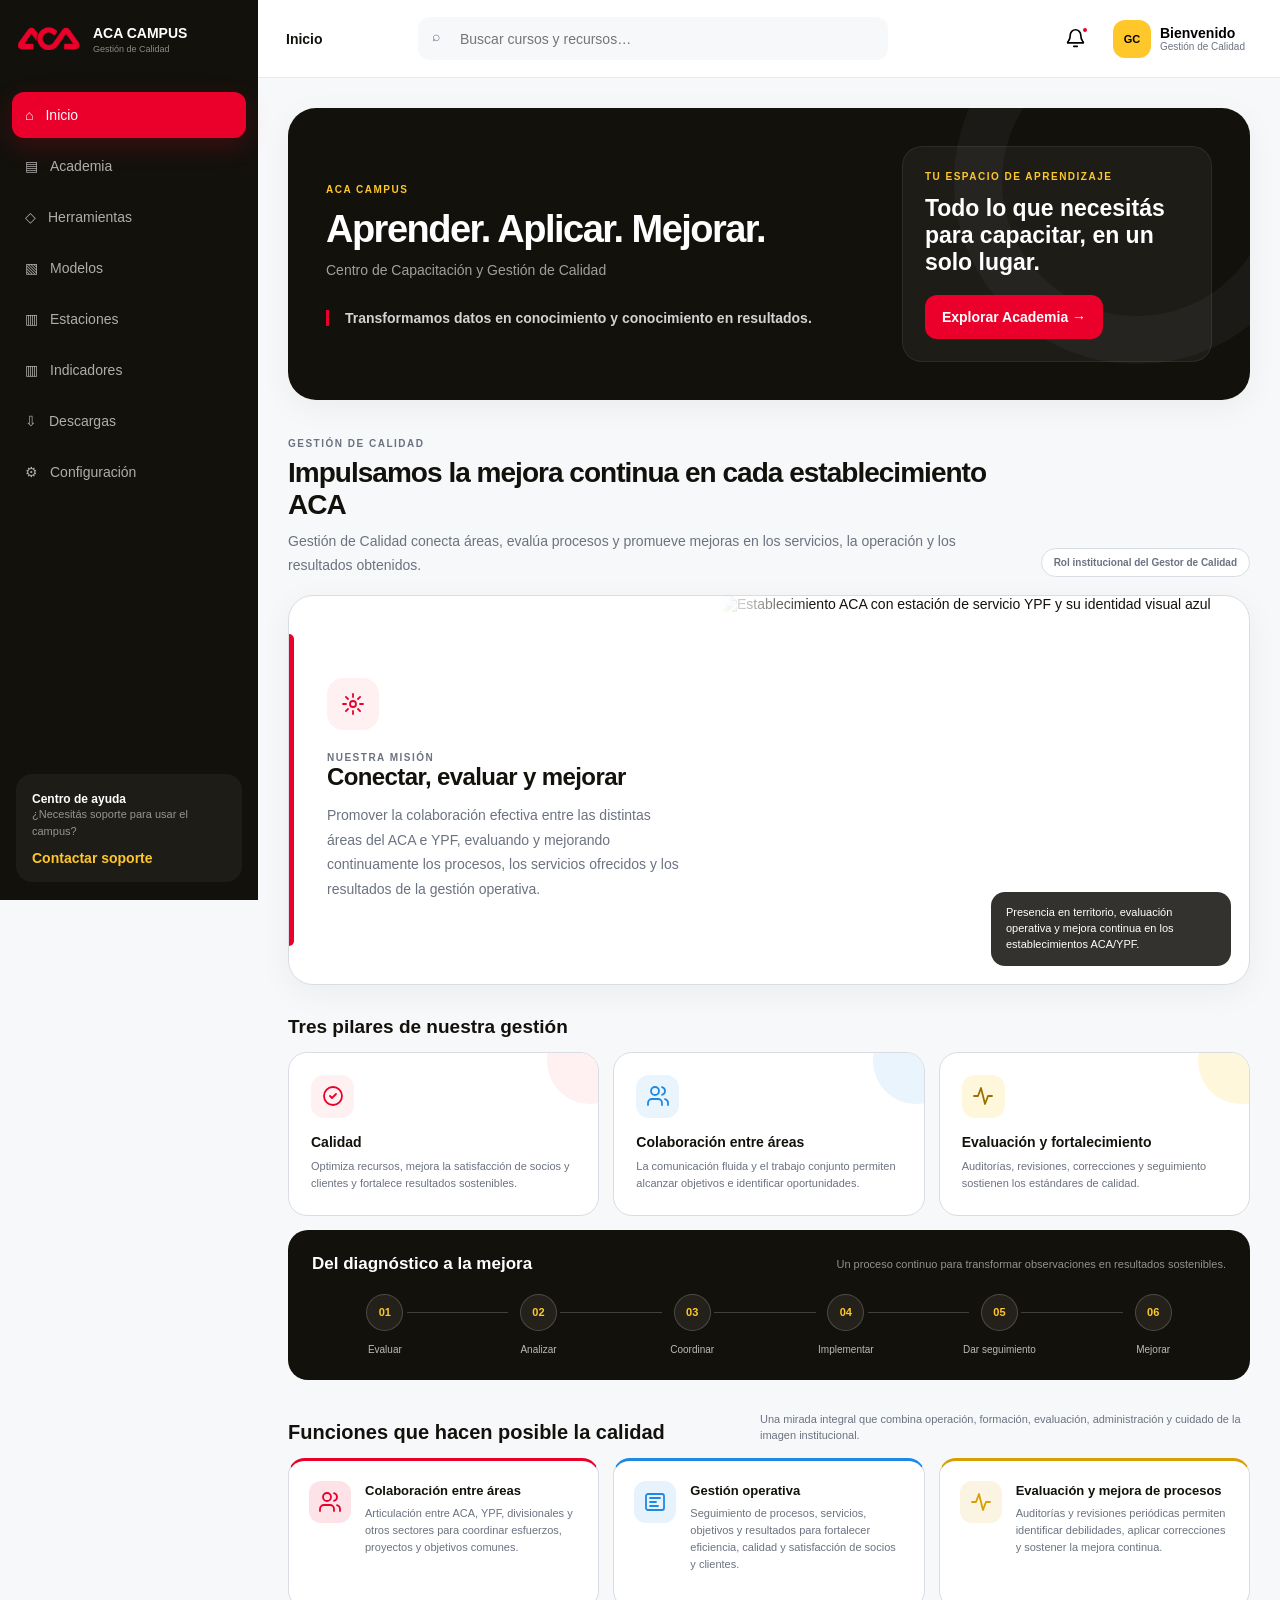
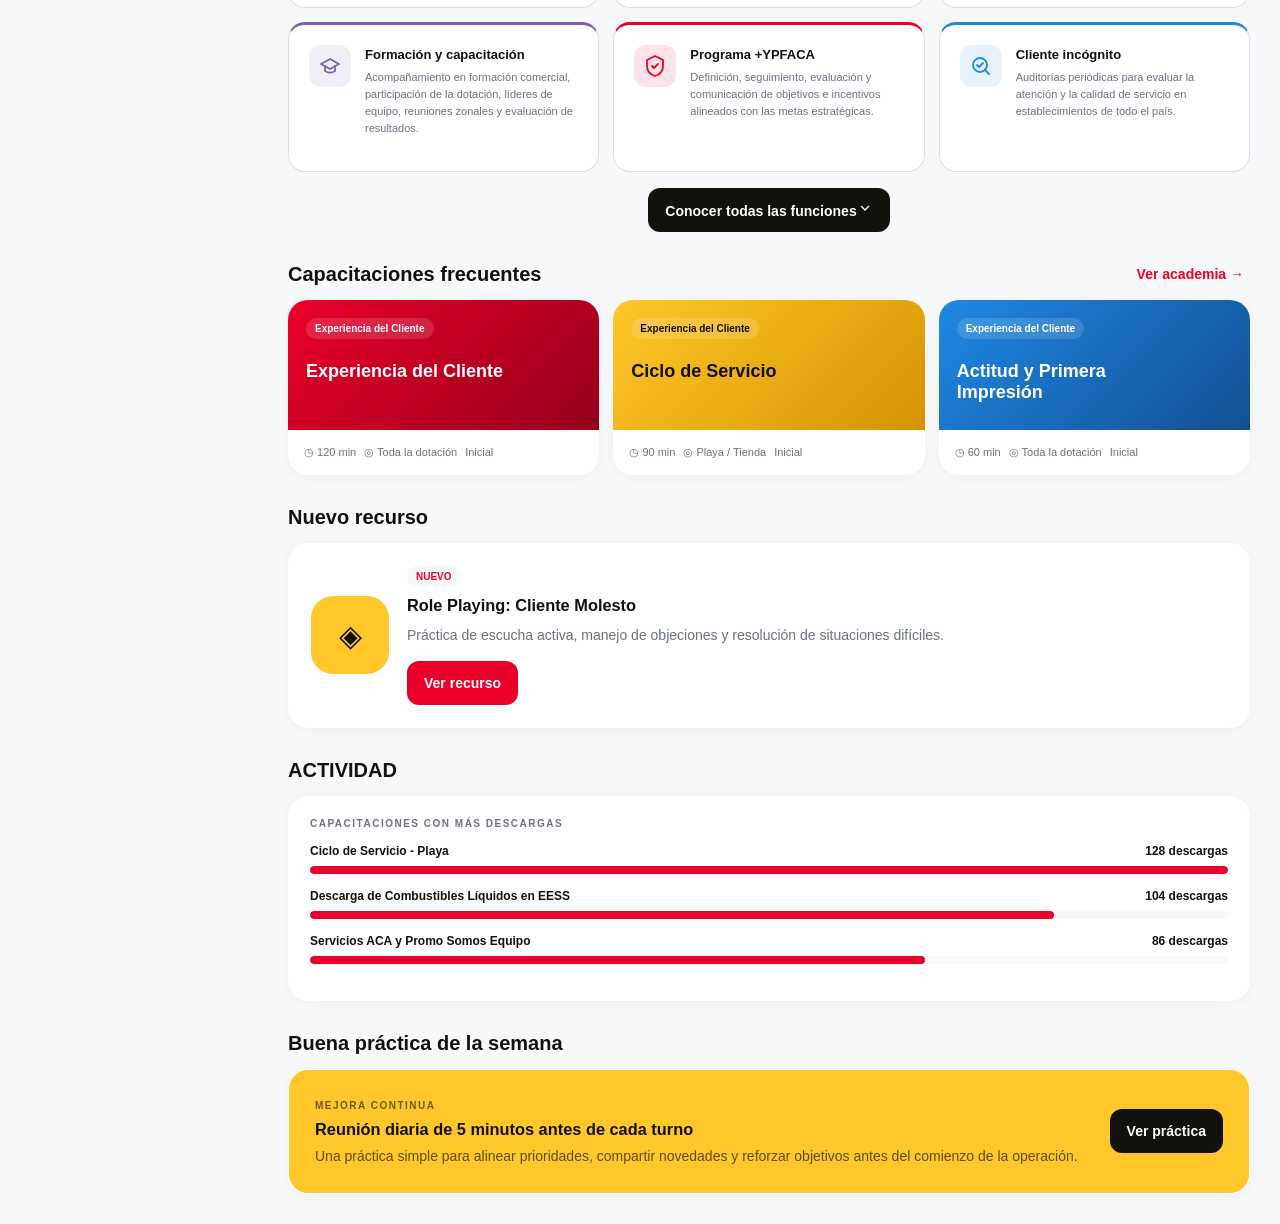
==== index.html @ 6a073fac "Publicar aplicación ACA Campus" ====
<!doctype html>
<html lang="es"><head><meta charset="utf-8"><meta name="viewport" content="width=device-width,initial-scale=1"><meta name="theme-color" content="#13110C"><title>ACA Campus</title><link rel="stylesheet" href="academy.css"><link rel="stylesheet" href="academy-library.css?v=20260918-1"><link rel="stylesheet" href="home-quality.css"><link rel="stylesheet" href="safety-sheets.css?v=20260824-5"><link rel="stylesheet" href="role-playing.css?v=20260824-1"><style>.quality-mission-visual{margin:0}</style>
<style>
:root{--black:#13110C;--red:#EA002A;--yellow:#FFC72A;--white:#fff;--bg:#F7F8FA;--line:#D9DDE3;--muted:#6B7280;--blue:#1E88E5;--shadow:0 8px 32px #13110c0d}*{box-sizing:border-box}html{scroll-behavior:smooth}body{margin:0;background:var(--bg);color:var(--black);font-family:Inter,-apple-system,BlinkMacSystemFont,"Segoe UI",Arial,sans-serif;font-size:14px}button,input{font:inherit}button,a{cursor:pointer}button:focus-visible,a:focus-visible,input:focus-visible{outline:3px solid #ea002a55;outline-offset:2px}.icon{width:20px;height:20px;stroke:currentColor;fill:none;stroke-width:1.9;stroke-linecap:round;stroke-linejoin:round}.sidebar{position:fixed;inset:0 auto 0 0;width:258px;background:var(--black);color:white;z-index:30;display:flex;flex-direction:column}.brand{height:78px;padding:18px;display:flex;align-items:center;gap:11px}.logo-slot{position:relative;width:64px;height:40px;flex:0 0 64px;overflow:hidden}.logo-slot img{position:absolute;width:328px;height:auto;max-width:none;left:-123px;top:-59px}.brand b{font-size:14px}.brand small{display:block;color:#ffffff82;font-size:9px;margin-top:3px}.nav{padding:14px 12px;display:grid;gap:5px}.nav button{min-height:46px;border:0;border-radius:12px;background:transparent;color:#ffffffa8;display:flex;align-items:center;gap:12px;padding:0 13px;text-align:left}.nav button:hover{background:#ffffff12;color:#fff}.nav button.active{background:var(--red);color:#fff;box-shadow:0 8px 25px #ea002a33}.help{margin:auto 16px 18px;padding:16px;border-radius:16px;background:#ffffff0c}.help b{font-size:12px}.help p{font-size:11px;line-height:1.5;color:#ffffff88}.help button{border:0;background:none;color:var(--yellow);font-weight:700;padding:0}.header{position:sticky;top:0;margin-left:258px;height:78px;background:#fffffff2;backdrop-filter:blur(14px);border-bottom:1px solid #d9dde399;z-index:20;display:flex;align-items:center;padding:0 28px;gap:22px}.section-name{font-weight:800;min-width:110px}.search{position:relative;max-width:470px;flex:1}.search input{width:100%;height:43px;border:0;background:var(--bg);border-radius:12px;padding:0 15px 0 42px}.search .icon{position:absolute;left:14px;top:11px;color:var(--muted)}.head-actions{margin-left:auto;display:flex;align-items:center;gap:9px}.icon-btn{width:42px;height:42px;border:0;border-radius:12px;background:transparent;display:grid;place-items:center;position:relative}.icon-btn:hover{background:var(--bg)}.dot{position:absolute;width:8px;height:8px;border-radius:50%;background:var(--red);right:8px;top:8px;border:2px solid white}.profile{border:0;background:transparent;display:flex;gap:9px;align-items:center;text-align:left;padding:4px 7px;border-radius:12px}.profile:hover{background:var(--bg)}.avatar{width:38px;height:38px;background:var(--yellow);border-radius:12px;display:grid;place-items:center;font-size:11px;font-weight:800}.profile small{display:block;color:var(--muted);font-size:10px}.menu{display:none}.main{margin-left:258px;padding:30px;max-width:1700px}.view{display:none;animation:fade .28s ease}.view.active{display:block}@keyframes fade{from{opacity:0;transform:translateY(7px)}}h1,h2,h3,p{margin-top:0}.eyebrow{text-transform:uppercase;font-weight:800;letter-spacing:.15em;font-size:10px;color:var(--muted)}.page-title{font-size:31px;letter-spacing:-.04em;margin-bottom:8px}.lead{color:var(--muted);max-width:660px;line-height:1.65}.section-head{display:flex;justify-content:space-between;align-items:center;margin:31px 0 14px}.section-head h2{font-size:20px;margin:0}.link-btn{border:0;background:none;color:var(--red);font-weight:700}.card{background:#fff;border:1px solid #fff;border-radius:20px;box-shadow:0 2px 12px #13110c0a}.hero{border-radius:28px;background:var(--black);color:white;padding:38px;position:relative;overflow:hidden;display:grid;grid-template-columns:1.3fr .7fr;align-items:center;min-height:270px;box-shadow:var(--shadow)}.hero:after{content:"";position:absolute;width:270px;height:270px;border:48px solid #ffffff0a;border-radius:50%;right:-70px;top:-110px}.hero h1{font-size:38px;letter-spacing:-.04em;margin:8px 0}.hero p{color:#ffffff99;line-height:1.6}.hero blockquote{margin:28px 0 0;border-left:3px solid var(--red);padding-left:16px;color:#ffffffd0;font-weight:600}.hero-side{z-index:1;background:#ffffff0c;border:1px solid #ffffff12;border-radius:20px;padding:22px}.hero-side h2{font-size:23px}.btn{border:0;background:var(--red);color:#fff;font-weight:750;border-radius:12px;padding:12px 17px;min-height:44px;transition:.2s}.btn:hover{transform:translateY(-1px);background:#c90024}.btn.dark{background:var(--black)}.btn.ghost{background:#fff;color:var(--black);border:1px solid var(--line)}.stats,.quick,.training-grid,.kpis,.tools-grid,.model-grid,.station-grid{display:grid;gap:14px}.stats{grid-template-columns:repeat(4,1fr);margin-top:16px}.stat{padding:19px}.stat strong{font-size:25px}.stat span{display:block;color:var(--muted);font-size:12px;margin-top:5px}.quick{grid-template-columns:repeat(6,1fr)}.quick-card{border:0;text-align:left;padding:16px;min-height:126px;display:flex;flex-direction:column;justify-content:space-between;transition:.2s}.quick-card:hover,.lift:hover{transform:translateY(-3px);box-shadow:var(--shadow)}.quick-card .ico{width:43px;height:43px;border-radius:13px;background:#fff0f2;color:var(--red);display:grid;place-items:center}.quick-card b{display:block}.training-grid{grid-template-columns:repeat(3,1fr)}.course{border:0;text-align:left;overflow:hidden;padding:0;transition:.2s}.course-art{height:130px;background:linear-gradient(135deg,var(--red),#94001b);padding:18px;color:#fff;position:relative}.course:nth-child(3n+2) .course-art{background:linear-gradient(135deg,var(--yellow),#d49400);color:var(--black)}.course:nth-child(3n) .course-art{background:linear-gradient(135deg,var(--blue),#124f91)}.course-art b{font-size:18px;display:block;max-width:220px}.course-body{padding:16px}.meta{display:flex;gap:8px;flex-wrap:wrap;color:var(--muted);font-size:11px}.badge{display:inline-block;border-radius:99px;background:var(--bg);padding:5px 9px;font-weight:700;font-size:10px}.two-col{display:grid;grid-template-columns:1.3fr .7fr;gap:17px}.resource{padding:22px;display:flex;gap:18px;align-items:center}.resource-icon{width:78px;height:78px;display:grid;place-items:center;border-radius:22px;background:var(--yellow);font-size:30px}.timeline{padding:20px}.event{display:flex;gap:13px;padding:10px 0}.date{width:50px;height:46px;border-radius:12px;background:var(--bg);color:var(--red);display:grid;place-items:center;font-size:10px;font-weight:800;text-align:center}.event p{margin:0;font-weight:700}.event small{color:var(--muted)}.progress-card{padding:21px}.progress-row{margin:15px 0}.progress-row div{display:flex;justify-content:space-between;font-size:12px;font-weight:700}.track{height:8px!important;background:var(--bg);border-radius:99px;margin-top:8px;overflow:hidden}.track i{display:block;height:100%;background:var(--red);border-radius:99px}.practice{padding:26px;background:var(--yellow);display:flex;gap:17px;align-items:center;justify-content:space-between}.practice p{color:#13110caa;margin:7px 0 0;line-height:1.5}.filters{display:flex;gap:8px;flex-wrap:wrap;margin:22px 0}.filter{border:1px solid var(--line);background:#fff;border-radius:99px;padding:9px 14px;color:var(--muted)}.filter.active{background:var(--black);color:#fff;border-color:var(--black)}.tools-grid{grid-template-columns:repeat(3,1fr)}.tool-card,.model-card,.station{padding:20px}.tool-card h3,.model-card h3,.station h3{margin:14px 0 8px}.tool-card p,.model-card p,.station p{color:var(--muted);line-height:1.5;font-size:12px}.tool-icon{width:45px;height:45px;background:#fff7dc;color:#9b7100;border-radius:14px;display:grid;place-items:center}.card-actions{display:flex;gap:8px;margin-top:17px}.card-actions .btn{padding:9px 12px;min-height:38px;font-size:12px}.model-grid,.station-grid{grid-template-columns:repeat(4,1fr)}.preview{height:95px;border-radius:13px;background:linear-gradient(135deg,var(--bg),#e8ebef);display:grid;place-items:center;color:var(--muted)}.status{color:#138a55;background:#e9f8f1}.status.warn{color:#9a6700;background:#fff5d7}.kpis{grid-template-columns:repeat(4,1fr)}.chart-grid{display:grid;grid-template-columns:1.4fr .6fr;gap:16px;margin-top:16px}.chart{padding:24px}.bars{height:220px;display:flex;align-items:end;gap:9%;padding:25px 4% 0;border-bottom:1px solid var(--line)}.bar{flex:1;background:linear-gradient(var(--blue),#78b8ed);border-radius:8px 8px 0 0;position:relative}.bar span{position:absolute;bottom:-22px;width:100%;text-align:center;font-size:10px;color:var(--muted)}.donut{width:150px;height:150px;border-radius:50%;background:conic-gradient(var(--red) 0 42%,var(--yellow) 42% 70%,var(--blue) 70% 88%,var(--line) 88%);margin:22px auto;display:grid;place-items:center}.donut:after{content:"88%";width:102px;height:102px;border-radius:50%;background:#fff;display:grid;place-items:center;font-size:24px;font-weight:800}.empty{padding:50px;text-align:center}.modal-wrap{display:none;position:fixed;inset:0;background:#13110cb8;z-index:100;padding:18px;align-items:center;justify-content:center}.modal-wrap.open{display:flex}.modal{background:#fff;width:min(850px,100%);max-height:92vh;overflow:auto;border-radius:24px;box-shadow:0 25px 80px #0005}.modal-head{background:var(--black);color:#fff;padding:27px;position:relative}.modal-body{padding:27px}.close{position:absolute;right:18px;top:17px;border:0;background:#ffffff18;color:#fff;width:39px;height:39px;border-radius:12px;font-size:21px}.detail-grid{display:grid;grid-template-columns:repeat(3,1fr);gap:12px}.detail-box{background:var(--bg);padding:15px;border-radius:14px}.detail-box b{display:block;margin-bottom:5px}.resources{display:grid;grid-template-columns:repeat(4,1fr);gap:9px}.resource-mini{padding:13px;border:1px solid var(--line);border-radius:12px;text-align:center}.toast{position:fixed;right:24px;bottom:24px;background:var(--black);color:#fff;border-left:4px solid var(--yellow);padding:14px 18px;border-radius:12px;box-shadow:var(--shadow);z-index:200;transform:translateY(100px);opacity:0;transition:.25s}.toast.show{transform:none;opacity:1}.overlay{display:none}.search-results{position:absolute;top:49px;left:0;right:0;background:#fff;border-radius:14px;box-shadow:var(--shadow);padding:8px;display:none;max-height:330px;overflow:auto}.search-results.open{display:block}.result{width:100%;border:0;background:#fff;text-align:left;padding:12px;border-radius:10px}.result:hover{background:var(--bg)}.result small{display:block;color:var(--muted);margin-top:3px}
.head-actions{position:relative}.notification-button .icon{width:21px;height:21px}.notification-panel{display:none;position:absolute;right:0;top:52px;width:350px;background:var(--white);border:1px solid var(--line);border-radius:17px;box-shadow:0 18px 50px #13110c1f;overflow:hidden;z-index:60}.notification-panel.open{display:block;animation:fade .2s ease}.notification-head{display:flex;align-items:center;justify-content:space-between;padding:17px 18px;border-bottom:1px solid var(--line)}.notification-head h2{font-size:16px;margin:0}.notification-item{display:flex;gap:12px;padding:14px 18px;border-bottom:1px solid #d9dde380}.notification-mark{width:9px;height:9px;flex:0 0 9px;margin-top:5px;border-radius:50%;background:var(--red)}.notification-item b{display:block;font-size:12px}.notification-item p{margin:3px 0;color:var(--black);font-weight:650;font-size:12px}.notification-item time{color:var(--muted);font-size:10px}.notification-all{width:100%;border:0;background:var(--white);color:var(--red);padding:14px;font-weight:750}.notification-all:hover{background:var(--bg)}
@media(max-width:1100px){.quick{grid-template-columns:repeat(3,1fr)}.tools-grid{grid-template-columns:repeat(2,1fr)}.model-grid,.station-grid{grid-template-columns:repeat(2,1fr)}}@media(max-width:800px){.sidebar{transform:translateX(-100%);transition:.25s;width:286px}.sidebar.open{transform:none}.overlay.open{display:block;position:fixed;inset:0;background:#0007;z-index:29}.header,.main{margin-left:0}.header{padding:0 14px}.menu{display:grid}.section-name{display:none}.profile div:last-child{display:none}.main{padding:20px 15px}.hero{grid-template-columns:1fr;padding:27px}.hero-side{margin-top:22px}.stats,.kpis{grid-template-columns:repeat(2,1fr)}.training-grid,.tools-grid{grid-template-columns:1fr 1fr}.two-col,.chart-grid{grid-template-columns:1fr}}@media(max-width:560px){.search{display:none}.notification-panel{position:fixed;top:70px;left:12px;right:12px;width:auto}.hero h1{font-size:31px}.stats,.training-grid,.tools-grid,.model-grid,.station-grid,.detail-grid{grid-template-columns:1fr}.quick{grid-template-columns:repeat(2,1fr)}.resources{grid-template-columns:repeat(2,1fr)}.practice,.resource{align-items:flex-start;flex-direction:column}.main{padding:16px 12px}.page-title{font-size:27px}}
</style></head><body>
<div class="overlay" id="overlay"></div><aside class="sidebar" id="sidebar"><div class="brand"><span class="logo-slot"><img src="logo.png" alt="Automóvil Club Argentino"></span><div><b>ACA CAMPUS</b><small>Gestión de Calidad</small></div></div><nav class="nav" id="nav" aria-label="Navegación principal"></nav><div class="help"><b>Centro de ayuda</b><p>¿Necesitás soporte para usar el campus?</p><button data-toast="Solicitud de soporte registrada">Contactar soporte</button></div></aside>
<header class="header"><button class="icon-btn menu" id="menu" aria-label="Abrir menú">☰</button><b class="section-name" id="sectionName">Inicio</b><div class="search"><span class="icon">⌕</span><input id="search" aria-label="Buscar capacitaciones y herramientas" placeholder="Buscar cursos y recursos…" autocomplete="off"><div class="search-results" id="results"></div></div><div class="head-actions"><button class="icon-btn notification-button" id="notificationButton" aria-label="Abrir novedades" aria-expanded="false" aria-controls="notificationPanel"><svg class="icon" viewBox="0 0 24 24" aria-hidden="true"><path d="M18 8a6 6 0 0 0-12 0c0 7-3 7-3 9h18c0-2-3-2-3-9"></path><path d="M10 21h4"></path></svg><i class="dot" id="notificationDot"></i></button><section class="notification-panel" id="notificationPanel" aria-label="Novedades"><div class="notification-head"><h2>Novedades</h2><span class="badge">3 nuevas</span></div><article class="notification-item"><i class="notification-mark"></i><div><b>Nueva capacitación disponible</b><p>Experiencia del Cliente</p><time>Hace 2 días</time></div></article><article class="notification-item"><i class="notification-mark"></i><div><b>Nuevo recurso</b><p>Role Playing – Cliente Molesto</p><time>Hace 3 días</time></div></article><article class="notification-item"><i class="notification-mark"></i><div><b>Material actualizado</b><p>Ciclo de Servicio</p><time>Hace 5 días</time></div></article><button class="notification-all" data-toast="Todas las novedades están al día">Ver todas las novedades</button></section><button class="profile" data-toast="Gestión de Calidad"><span class="avatar">GC</span><div><b>Bienvenido</b><small>Gestión de Calidad</small></div></button></div></header><main class="main" id="app"></main>
<div class="modal-wrap" id="modal" role="dialog" aria-modal="true" aria-labelledby="modalTitle"><div class="modal"><div class="modal-head"><button class="close" aria-label="Cerrar detalle">×</button><span class="eyebrow" id="modalEyebrow" style="color:var(--yellow)">Ficha de capacitación</span><h2 id="modalTitle"></h2><div class="meta" id="modalMeta"></div></div><div class="modal-body" id="modalBody"></div></div></div><div class="toast" id="toast" role="status" aria-live="polite"></div>
<script src="academy-data.js?v=20260818-3"></script><script src="home-quality.js?v=20260818-2"></script><script src="safety-sheets.js?v=20260824-5"></script><script src="role-playing.js?v=20260824-1"></script>
<script>
'use strict';
const icons={home:'⌂',academy:'▤',tools:'◇',models:'▧',stations:'▥',indicators:'▥',downloads:'⇩',settings:'⚙'};
const nav=[['inicio','Inicio','home'],['academia','Academia','academy'],['herramientas','Herramientas','tools'],['modelos','Modelos','models'],['estaciones','Estaciones','stations'],['indicadores','Indicadores','indicators'],['descargas','Descargas','downloads'],['configuracion','Configuración','settings']];
const courses=[['Experiencia del Cliente','Experiencia del Cliente','120 min','Toda la dotación','Inicial'],['Ciclo de Servicio','Experiencia del Cliente','90 min','Playa / Tienda','Inicial'],['Actitud y Primera Impresión','Experiencia del Cliente','60 min','Toda la dotación','Inicial'],['Venta Sugestiva','Comercial','90 min','Equipo comercial','Intermedio'],['Asociación ACA','Comercial','60 min','Equipo comercial','Inicial'],['Trabajo en Equipo','Trabajo en Equipo','90 min','Toda la dotación','Intermedio'],['Manejo de Conflictos','Gestión','120 min','Responsables de equipo','Avanzado'],['Indicadores','Gestión','75 min','Gestores de Calidad','Intermedio'],['Descarga de Combustibles','Operación','90 min','Personal de playa','Avanzado']];
const tools=[['Role Playing','Practicar conversaciones reales','20 min','Simulación'],['Casos reales','Analizar decisiones y consecuencias','30 min','Análisis'],['Análisis de reseñas','Detectar oportunidades desde la voz del cliente','25 min','Debate'],['Fichas de procesos','Comprender pasos críticos','20 min','Proceso'],['¿Quién hace qué?','Clarificar roles y responsabilidades','15 min','Equipo'],['Ordenar el proceso','Reconstruir una secuencia operativa','20 min','Juego'],['Semáforo','Priorizar mejoras y riesgos','15 min','Reflexión'],['Caja de decisiones','Entrenar criterios ante dilemas','25 min','Desafío'],['Cliente por un día','Observar desde la experiencia cliente','40 min','Inmersión'],['Bingo comercial','Reforzar conceptos de venta','20 min','Gamificación'],['Muro de ideas','Construir soluciones colaborativas','15 min','Ideación'],['Videos cortos','Disparar conversaciones concretas','10 min','Audiovisual'],['Kahoot / Quiz','Comprobar aprendizajes jugando','15 min','Evaluación']];
const models=['Planificación de capacitación','Agenda','Lista de asistencia','Evaluación','Encuesta','Registro de compromisos','Informe de capacitación','Seguimiento'];
const stations=[['ACA Córdoba','Experiencia del Cliente · 08 ago','32','Al día'],['ACA Rosario','Ciclo de Servicio · 29 jul','24','Seguimiento pendiente'],['ACA Tucumán','Venta Sugestiva · 22 jul','19','Al día'],['ACA Mendoza','Trabajo en Equipo · 15 jul','27','En revisión']];
const app=document.getElementById('app'),sidebar=document.getElementById('sidebar'),overlay=document.getElementById('overlay'),notificationButton=document.getElementById('notificationButton'),notificationPanel=document.getElementById('notificationPanel'),notificationDot=document.getElementById('notificationDot');
document.getElementById('nav').innerHTML=nav.map(([id,label,ico])=>`<button data-view="${id}"><span aria-hidden="true">${icons[ico]}</span>${label}</button>`).join('');
const head=(title,desc)=>`<p class="eyebrow">ACA Campus</p><h1 class="page-title">${title}</h1><p class="lead">${desc}</p>`;
const courseCards=(list=courses)=>`<div class="training-grid">${list.map((c,i)=>`<button class="course card lift" data-course="${c[0]}"><div class="course-art"><span class="badge" style="background:#ffffff24;color:inherit">${c[1]}</span><b style="margin-top:22px">${c[0]}</b></div><div class="course-body"><div class="meta"><span>◷ ${c[2]}</span><span>◎ ${c[3]}</span><span>${c[4]}</span></div></div></button>`).join('')}</div>`;
const dashboard=()=>`<section class="hero"><div><p class="eyebrow" style="color:var(--yellow)">ACA CAMPUS</p><h1>Aprender. Aplicar. Mejorar.</h1><p>Centro de Capacitación y Gestión de Calidad</p><blockquote>Transformamos datos en conocimiento y conocimiento en resultados.</blockquote></div><div class="hero-side"><p class="eyebrow" style="color:var(--yellow)">Tu espacio de aprendizaje</p><h2>Todo lo que necesitás para capacitar, en un solo lugar.</h2><button class="btn" data-view="academia">Explorar Academia →</button></div></section><section class="stats"><article class="card stat"><strong>5</strong><span>Capacitaciones realizadas</span></article><article class="card stat"><strong>78</strong><span>Personas capacitadas</span></article><article class="card stat"><strong>12,5 h</strong><span>Horas capacitadas</span></article><article class="card stat"><strong>3</strong><span>Nuevos recursos</span></article></section><div class="section-head"><h2>Accesos rápidos</h2></div><section class="quick">${nav.slice(1,7).map(([id,label,ico])=>`<button class="quick-card card" data-view="${id}"><span class="ico">${icons[ico]}</span><b>${label} ↗</b></button>`).join('')}</section><div class="section-head"><h2>Capacitaciones frecuentes</h2><button class="link-btn" data-view="academia">Ver academia →</button></div>${courseCards(courses.slice(0,3))}<div class="section-head"><h2>Recursos y agenda</h2></div><div class="two-col"><article class="card resource"><div class="resource-icon">◈</div><div><span class="badge" style="color:var(--red)">NUEVO</span><h3 style="margin:9px 0">Role Playing: Cliente Molesto</h3><p class="lead">Práctica de escucha activa, manejo de objeciones y resolución de situaciones difíciles.</p><button class="btn" data-resource="Role Playing: Cliente Molesto">Ver recurso</button></div></article><article class="card timeline"><div class="event"><span class="date">15 AGO</span><div><p>ACA Córdoba</p><small>Experiencia del Cliente · En preparación</small></div></div><div class="event"><span class="date">22 AGO</span><div><p>ACA Rosario</p><small>Ciclo de Servicio · Programada</small></div></div></article></div><div class="section-head"><h2>Mi actividad</h2></div><article class="card progress-card">${[['Capacitaciones realizadas',80],['Horas capacitadas',65],['Estaciones alcanzadas',90]].map(x=>`<div class="progress-row"><div><span>${x[0]}</span><b>${x[1]}%</b></div><div class="track"><i style="width:${x[1]}%"></i></div></div>`).join('')}</article><div class="section-head"><h2>Buena práctica de la semana</h2></div><article class="card practice"><div><span class="eyebrow" style="color:#13110c99">Mejora continua</span><h3 style="margin:8px 0 0">Reunión diaria de 5 minutos antes de cada turno</h3><p>Una práctica simple para alinear prioridades, compartir novedades y reforzar objetivos antes del comienzo de la operación.</p></div><button class="btn dark" data-toast="Buena práctica guardada">Ver práctica</button></article>`;
const views={inicio:dashboard,academia:()=>`${head('Academia','Biblioteca visual para preparar experiencias de aprendizaje que se convierten en resultados.')}<div class="filters" id="filters">${['Todas','Experiencia del Cliente','Comercial','Trabajo en Equipo','Gestión','Seguridad','Operación'].map((f,i)=>`<button class="filter ${i?'':'active'}" data-filter="${f}">${f}</button>`).join('')}</div><div id="courseList">${courseCards()}</div>`,herramientas:()=>`${head('Caja de Herramientas del Capacitador','Dinámicas listas para activar la participación, practicar y llevar el aprendizaje a la acción.')}<div class="tools-grid" style="margin-top:24px">${tools.map(t=>`<article class="card tool-card lift"><div class="tool-icon">◇</div><h3>${t[0]}</h3><p>${t[1]}</p><div class="meta"><span>◷ ${t[2]}</span><span class="badge">${t[3]}</span></div><div class="card-actions"><button class="btn" data-resource="${t[0]}">Ver recurso</button></div></article>`).join('')}</div>`,modelos:()=>`${head('Modelos','Plantillas editables para preparar, documentar y acompañar cada capacitación.')}<div class="model-grid" style="margin-top:24px">${models.map(m=>`<article class="card model-card lift"><div class="preview">▤ Vista previa</div><h3>${m}</h3><p>Modelo institucional listo para adaptar.</p><div class="card-actions"><button class="btn ghost" data-toast="Vista previa: ${m}">Vista previa</button><button class="btn" data-toast="Descarga simulada: ${m}">Descargar</button></div></article>`).join('')}</div>`,estaciones:()=>`${head('Estaciones','Seguimiento visual de la actividad de capacitación en cada sede.')}<div class="station-grid" style="margin-top:24px">${stations.map(s=>`<article class="card station lift"><span class="badge ${s[3].includes('pendiente')?'warn':'status'}">${s[3]}</span><h3>${s[0]}</h3><p><b>Última capacitación</b><br>${s[1]}</p><p><b>${s[2]}</b> participantes</p><button class="btn ghost" data-toast="Ficha de ${s[0]}">Ver estación</button></article>`).join('')}</div>`,indicadores:()=>`${head('Indicadores','Una lectura clara del impacto del aprendizaje en la red ACA.')}<div class="kpis" style="margin-top:24px">${[['24','Capacitaciones realizadas'],['126 h','Horas capacitadas'],['184','Participantes'],['12','Estaciones alcanzadas']].map(x=>`<article class="card stat"><strong>${x[0]}</strong><span>${x[1]}</span></article>`).join('')}</div><div class="chart-grid"><article class="card chart"><h3>Capacitaciones por mes</h3><div class="bars">${[38,54,48,70,82,96].map((v,i)=>`<i class="bar" style="height:${v}%"><span>${['Mar','Abr','May','Jun','Jul','Ago'][i]}</span></i>`).join('')}</div></article><article class="card chart"><h3>Estaciones alcanzadas</h3><div class="donut"></div><p style="text-align:center;color:var(--muted)">Meta anual</p></article></div><div class="section-head"><h2>Temas más utilizados</h2></div><article class="card progress-card">${[['Experiencia del Cliente',86],['Ciclo de Servicio',68],['Venta Sugestiva',52]].map(x=>`<div class="progress-row"><div><span>${x[0]}</span><b>${x[1]}%</b></div><div class="track"><i style="width:${x[1]}%;background:var(--blue)"></i></div></div>`).join('')}</article>`,descargas:()=>`${head('Descargas','Materiales disponibles para acompañarte online y offline.')}<div class="model-grid" style="margin-top:24px">${['Kit del capacitador','Presentaciones frecuentes','Checklists operativos','Material institucional'].map(m=>`<article class="card model-card"><div class="preview">⇩</div><h3>${m}</h3><p>Paquete de recursos ACA Campus.</p><button class="btn" data-toast="Descarga simulada: ${m}">Descargar</button></article>`).join('')}</div>`,configuracion:()=>`${head('Configuración','Personalizá tu experiencia en ACA Campus.')}<article class="card" style="padding:25px;margin-top:24px;max-width:700px"><h3>Preferencias</h3>${['Notificaciones de nuevas capacitaciones','Recordatorios de agenda','Resumen mensual por correo'].map((x,i)=>`<label style="display:flex;justify-content:space-between;padding:16px 0;border-bottom:1px solid var(--line)"><span>${x}</span><input type="checkbox" ${i<2?'checked':''}></label>`).join('')}<button class="btn" style="margin-top:20px" data-toast="Preferencias guardadas">Guardar cambios</button></article>`};
function navigate(id){if(!views[id])id='inicio';const primaryId=id.startsWith('herramientas/')?'herramientas':id.startsWith('academia/')?'academia':id;app.innerHTML=views[id]();const navItem=nav.find(n=>n[0]===primaryId);document.getElementById('sectionName').textContent=navItem?navItem[1]:'Inicio';document.querySelectorAll('[data-view]').forEach(b=>b.classList.toggle('active',b.closest('#nav')&&b.dataset.view===primaryId));sidebar.classList.remove('open');overlay.classList.remove('open');scrollTo(0,0);location.hash=id;}
function toast(msg){const t=document.getElementById('toast');t.textContent=msg;t.classList.add('show');clearTimeout(toast.timer);toast.timer=setTimeout(()=>t.classList.remove('show'),2600)}
views.inicio=()=>dashboard().replace('</section><section class="stats">','</section>'+qualitySection()+'<section class="stats">').replace(/<section class="stats">[\s\S]*?<\/section><div class="section-head"><h2>Accesos rápidos<\/h2><\/div><section class="quick">[\s\S]*?<\/section>/,'').replace(/<article class="card timeline">[\s\S]*?<\/article>/,'').replace('Recursos y agenda','Nuevo recurso').replace('<div class="two-col"><article class="card resource">','<div><article class="card resource">').replace(/<div class="section-head"><h2>Mi actividad<\/h2><\/div><article class="card progress-card">[\s\S]*?<\/article>/,`<div class="section-head"><h2>ACTIVIDAD</h2></div><article class="card progress-card"><p class="eyebrow">Capacitaciones con más descargas</p>${[['Ciclo de Servicio - Playa',128,100],['Descarga de Combustibles Líquidos en EESS',104,81],['Servicios ACA y Promo Somos Equipo',86,67]].map(x=>`<div class="progress-row"><div><span>${x[0]}</span><b>${x[1]} descargas</b></div><div class="track"><i style="width:${x[2]}%"></i></div></div>`).join('')}</article>`);
function renderAcademyCards(list){return `<div class="academy-grid">${list.length?list.map(c=>`<article class="academy-card" style="--course-accent:${c.color}"><div class="academy-accent"></div><div class="academy-card-body"><span class="academy-category">${c.category}</span><h3>${c.title}</h3><p class="academy-description">${c.description}</p>${c.sector?`<p class="academy-sector"><span aria-hidden="true">◎</span><span>${c.sector}</span></p>`:''}<button class="btn" data-real-course="${c.title}">Ver capacitación</button></div></article>`).join(''):'<article class="card academy-empty">No se encontraron capacitaciones para este filtro.</article>'}</div>`}
function renderAcademy(){return `${head('Academia','Biblioteca real de capacitación para Gestores de Calidad ACA.')}<div class="academy-toolbar"><div class="filters" id="academyFilters">${academyCategories.map((category,index)=>`<button class="filter ${index?'':'active'}" data-academy-filter="${category}">${category}</button>`).join('')}</div><p class="academy-count" id="academyCount">${academyCourses.length} capacitaciones disponibles</p></div><div id="academyCourseList">${renderAcademyCards(academyCourses)}</div>`}
views.academia=renderAcademy;
views.herramientas=renderToolsPage;
views['herramientas/fichas']=renderSafetyLibraryPage;
views['herramientas/recursos']=renderResourcesLibraryPage;
function openAcademyCourse(name){const c=academyCourses.find(course=>course.title===name);if(!c)return;document.getElementById('modalEyebrow').textContent='Ficha de capacitación';document.getElementById('modalTitle').textContent=c.title;document.getElementById('modalMeta').innerHTML=`<span>${c.category}</span>${c.sector?`<span>◎ ${c.sector}</span>`:''}`;const objective=c.objective?`<section><h3>Objetivo</h3><p class="lead">${c.objective}</p></section>`:'';const fileLabel=c.files.length===1?'Archivo original':'Archivos originales';document.getElementById('modalBody').innerHTML=`<p class="lead">${c.description}</p>${objective}<section><h3 style="margin-top:24px">Contenidos principales</h3><ul class="academy-detail-list">${c.contents.map(item=>`<li>${item}</li>`).join('')}</ul></section><section><h3 style="margin-top:24px">Recursos disponibles</h3><div class="resources">${c.resources.map(resource=>`<span class="resource-mini">${resource}</span>`).join('')}</div></section><p class="original-file"><b>${fileLabel}:</b><br>${c.files.join('<br>')}</p>${c.files.map((file,index)=>`<a class="btn material-link" href="${encodeURI('assets/capacitaciones/'+file)}" target="_blank" rel="noopener">Abrir material original${c.files.length>1?' '+(index+1):''}</a>`).join(' ')}`;document.getElementById('modal').classList.add('open');document.querySelector('.close').focus()}
function openCourse(name){const c=courses.find(x=>x[0]===name);document.getElementById('modalEyebrow').textContent='Ficha de capacitación';document.getElementById('modalTitle').textContent=c[0];document.getElementById('modalMeta').innerHTML=`<span>◷ ${c[2]}</span><span>◎ ${c[3]}</span><span>${c[4]}</span>`;document.getElementById('modalBody').innerHTML=`<div class="detail-grid"><div class="detail-box"><b>Objetivo</b>Brindar herramientas prácticas para elevar la calidad de servicio.</div><div class="detail-box"><b>Competencias</b>Escucha activa, empatía y orientación a resultados.</div><div class="detail-box"><b>Agenda</b>Apertura, práctica, reflexión y compromiso.</div></div><h3 style="margin-top:25px">Contenido y recursos</h3><div class="resources">${['Presentación','PDF','Videos','Dinámicas','Role Playing','Checklist','Evaluación','Tips'].map(r=>`<button class="resource-mini" data-toast="${r}: demostración visual">${r}</button>`).join('')}</div><h3 style="margin-top:25px">Tips para el capacitador</h3><p class="lead">Conectá los conceptos con situaciones reales, habilitá la participación y cerrá con un compromiso observable.</p><button class="btn" data-toast="Capacitación iniciada: ${c[0]}">Iniciar capacitación</button>`;document.getElementById('modal').classList.add('open');document.querySelector('.close').focus()}
document.addEventListener('click',e=>{const b=e.target.closest('button');if(!b)return;if(b.dataset.view)navigate(b.dataset.view);if(b.dataset.toast)toast(b.dataset.toast);if(b.dataset.course)openCourse(b.dataset.course);if(b.dataset.resource)toast(`Recurso abierto: ${b.dataset.resource}`);if(b.dataset.filter){document.querySelectorAll('.filter').forEach(x=>x.classList.toggle('active',x===b));const f=b.dataset.filter;document.getElementById('courseList').innerHTML=courseCards(f==='Todas'?courses:courses.filter(c=>c[1]===f));}if(b.classList.contains('close'))document.getElementById('modal').classList.remove('open')});
document.addEventListener('click',e=>{const courseButton=e.target.closest('[data-real-course]');if(courseButton)openAcademyCourse(courseButton.dataset.realCourse);const filterButton=e.target.closest('[data-academy-filter]');if(filterButton){document.querySelectorAll('[data-academy-filter]').forEach(button=>button.classList.toggle('active',button===filterButton));const category=filterButton.dataset.academyFilter;const filtered=category==='Todas'?academyCourses:academyCourses.filter(course=>course.category===category);document.getElementById('academyCourseList').innerHTML=renderAcademyCards(filtered);document.getElementById('academyCount').textContent=`${filtered.length} ${filtered.length===1?'capacitación disponible':'capacitaciones disponibles'}`}});
document.getElementById('modal').addEventListener('click',e=>{if(e.target.id==='modal')e.currentTarget.classList.remove('open')});document.addEventListener('keydown',e=>{if(e.key==='Escape'){document.getElementById('modal').classList.remove('open');sidebar.classList.remove('open');overlay.classList.remove('open');notificationPanel.classList.remove('open');notificationButton.setAttribute('aria-expanded','false');notificationButton.setAttribute('aria-label','Abrir novedades')}});document.getElementById('menu').onclick=()=>{sidebar.classList.add('open');overlay.classList.add('open')};overlay.onclick=()=>{sidebar.classList.remove('open');overlay.classList.remove('open')};notificationButton.addEventListener('click',()=>{const open=notificationPanel.classList.toggle('open');notificationButton.setAttribute('aria-expanded',String(open));notificationButton.setAttribute('aria-label',open?'Cerrar novedades':'Abrir novedades');notificationDot.hidden=true});document.addEventListener('click',e=>{if(!e.target.closest('.head-actions')){notificationPanel.classList.remove('open');notificationButton.setAttribute('aria-expanded','false');notificationButton.setAttribute('aria-label','Abrir novedades')}});
const search=document.getElementById('search'),results=document.getElementById('results');search.addEventListener('input',()=>{const q=search.value.trim().toLowerCase();if(!q){results.classList.remove('open');return}const all=[...courses.map(c=>({name:c[0],type:'Capacitación'})),...tools.map(t=>({name:t[0],type:'Herramienta'}))].filter(x=>x.name.toLowerCase().includes(q)||('cliente'.includes(q)&&['Experiencia del Cliente','Role Playing','Análisis de reseñas'].includes(x.name))).slice(0,8);results.innerHTML=all.length?all.map(x=>`<button class="result" data-search-name="${x.name}" data-search-type="${x.type}"><b>${x.name}</b><small>${x.type}</small></button>`).join(''):'<div class="result">Sin resultados</div>';results.classList.add('open')});results.addEventListener('click',e=>{const b=e.target.closest('[data-search-name]');if(!b)return;results.classList.remove('open');search.value='';if(b.dataset.searchType==='Capacitación')openCourse(b.dataset.searchName);else{navigate('herramientas');toast(`Resultado: ${b.dataset.searchName}`)}});document.addEventListener('click',e=>{if(!e.target.closest('.search'))results.classList.remove('open')});
const normalizeSearch=value=>value.normalize('NFD').replace(/[\u0300-\u036f]/g,'').toLowerCase();search.addEventListener('input',()=>{const query=normalizeSearch(search.value.trim());if(!query)return;const matches=academyCourses.filter(course=>normalizeSearch([course.title,course.description,course.category,course.sector,course.keywords].filter(Boolean).join(' ')).includes(query)).slice(0,10);results.innerHTML=matches.length?matches.map(course=>`<button class="result" data-real-search="${course.title}"><b>${course.title}</b><small>${course.category}${course.sector?' · '+course.sector:''}</small></button>`).join(''):'<div class="result">Sin resultados</div>';results.classList.add('open')});results.addEventListener('click',e=>{const item=e.target.closest('[data-real-search]');if(!item)return;results.classList.remove('open');search.value='';openAcademyCourse(item.dataset.realSearch)});
navigate(location.hash.slice(1)||'inicio');
</script><script src="academy-library.js?v=20260918-1"></script></body></html>
---- academy.css ----
.academy-toolbar{display:flex;align-items:center;justify-content:space-between;gap:16px;margin-top:22px}.academy-count{color:var(--muted);font-size:12px;font-weight:700}.academy-grid{display:grid;grid-template-columns:repeat(3,minmax(0,1fr));gap:16px}.academy-card{--course-accent:var(--red);position:relative;display:flex;flex-direction:column;min-height:315px;padding:0;overflow:hidden;background:var(--white);border:1px solid var(--line);border-radius:20px;box-shadow:0 2px 12px #13110c0a;transition:transform .2s,box-shadow .2s}.academy-card:hover{transform:translateY(-3px);box-shadow:var(--shadow)}.academy-accent{height:7px;background:var(--course-accent)}.academy-card-body{display:flex;flex:1;flex-direction:column;padding:19px}.academy-category{align-self:flex-start;padding:5px 9px;border-radius:99px;background:color-mix(in srgb,var(--course-accent) 12%,white);color:var(--course-accent);font-size:10px;font-weight:800}.academy-card h3{margin:14px 0 8px;font-size:18px;line-height:1.25}.academy-description{margin:0;color:var(--muted);font-size:12px;line-height:1.55}.academy-sector{display:flex;align-items:flex-start;gap:7px;margin:14px 0;color:var(--muted);font-size:11px}.academy-card .btn{width:100%;margin-top:auto}.academy-empty{grid-column:1/-1;padding:42px;text-align:center;color:var(--muted)}.academy-detail-list{margin:8px 0 0;padding-left:18px;color:var(--muted);line-height:1.7}.material-link{display:inline-flex;align-items:center;justify-content:center;text-decoration:none;margin-top:22px}.original-file{margin-top:18px;padding:13px;border-radius:12px;background:var(--bg);color:var(--muted);font-size:11px;overflow-wrap:anywhere}@media(max-width:1100px){.academy-grid{grid-template-columns:repeat(2,minmax(0,1fr))}}@media(max-width:620px){.academy-toolbar{align-items:flex-start;flex-direction:column}.academy-grid{grid-template-columns:1fr}.academy-card{min-height:290px}}
---- academy-library.css ----
.academy-folders{display:grid;grid-template-columns:repeat(2,minmax(0,1fr));gap:20px;margin-top:28px}.academy-folder{position:relative;min-height:310px;padding:28px;overflow:hidden;display:flex;flex-direction:column;border-radius:24px;border:1px solid transparent;box-shadow:0 10px 30px #13110c0d}.academy-folder:after{content:"";position:absolute;width:220px;height:220px;border:38px solid currentColor;border-radius:50%;right:-92px;top:-96px;opacity:.06;pointer-events:none}.academy-folder--manuals{background:linear-gradient(145deg,#fffdf5,#fff5ca);border-color:#ffc72a80;color:#13110c}.academy-folder--training{background:linear-gradient(145deg,#fff,#fff0f3);border-color:#ea002a36;color:#13110c}.academy-folder-icon{width:64px;height:64px;border-radius:18px;display:grid;place-items:center;margin-bottom:28px}.academy-folder--manuals .academy-folder-icon{background:#ffc72a;color:#13110c}.academy-folder--training .academy-folder-icon{background:#ea002a;color:#fff}.academy-folder-icon svg{width:31px;height:31px;fill:none;stroke:currentColor;stroke-width:1.8;stroke-linecap:round;stroke-linejoin:round}.academy-folder h2{font-size:25px;margin:0 0 10px}.academy-folder p{max-width:510px;color:#4f5561;line-height:1.6}.academy-folder-footer{display:flex;align-items:center;justify-content:space-between;gap:15px;margin-top:auto;padding-top:24px}.academy-folder-count{font-size:12px;font-weight:800}.academy-folder--manuals .btn{background:#13110c}.academy-folder--manuals .btn:hover{background:#2b2924}.academy-breadcrumb{display:flex;align-items:center;gap:8px;color:#6b7280;font-size:12px;margin-bottom:17px}.academy-breadcrumb a{color:#13110c;font-weight:750;text-decoration:none}.academy-breadcrumb a:hover{text-decoration:underline}.academy-back{display:inline-flex;align-items:center;gap:7px;border:0;background:transparent;color:#ea002a;font-weight:750;padding:10px 0;margin-bottom:14px;min-height:44px}.manuals-grid{display:grid;grid-template-columns:repeat(3,minmax(0,1fr));gap:16px;margin-top:24px}.manual-card{--manual-accent:#ffc72a;display:flex;flex-direction:column;min-height:325px;overflow:hidden;background:#fff;border:1px solid #d9dde3;border-radius:20px;box-shadow:0 2px 12px #13110c0a;transition:transform .2s,box-shadow .2s}.manual-card:hover{transform:translateY(-3px);box-shadow:var(--shadow)}.manual-card-accent{height:7px;background:var(--manual-accent)}.manual-card-body{display:flex;flex:1;flex-direction:column;padding:21px}.manual-type{align-self:flex-start;padding:5px 9px;border-radius:99px;background:#fff5cc;color:#755600;font-size:10px;font-weight:800}.manual-card h3{font-size:19px;margin:16px 0 9px}.manual-card p{color:#6b7280;font-size:12px;line-height:1.6}.manual-meta{display:flex;flex-wrap:wrap;gap:8px;margin:8px 0 20px;color:#6b7280;font-size:11px}.manual-card-actions{display:flex;gap:9px;margin-top:auto}.manual-card-actions .btn{flex:1;text-align:center;text-decoration:none}.manual-detail-sections{display:grid;grid-template-columns:repeat(2,minmax(0,1fr));gap:12px;margin-top:22px}.manual-detail-box{padding:16px;border-radius:14px;background:#f7f8fa}.manual-detail-box h3{margin:0 0 8px;font-size:14px}.manual-detail-box p{margin:0;color:#6b7280;line-height:1.6;font-size:12px}@media(max-width:900px){.academy-folder{min-height:290px}.manuals-grid{grid-template-columns:repeat(2,minmax(0,1fr))}}@media(max-width:680px){.academy-folders,.manuals-grid,.manual-detail-sections{grid-template-columns:1fr}.academy-folder{min-height:280px;padding:23px}.academy-folder-footer{align-items:flex-start;flex-direction:column}.academy-folder-footer .btn{width:100%}.manual-card-actions{flex-direction:column}.manual-card-actions .btn{width:100%}}
---- home-quality.css ----
.quality-section{margin:34px 0 8px}.quality-intro{display:flex;align-items:end;justify-content:space-between;gap:28px;margin-bottom:18px}.quality-intro-copy{max-width:720px}.quality-intro h2{margin:7px 0 9px;font-size:28px;line-height:1.15;letter-spacing:-.035em}.quality-intro p{margin:0;color:var(--muted);line-height:1.65}.quality-source{flex:0 0 auto;padding:8px 12px;border:1px solid var(--line);border-radius:99px;background:var(--white);color:var(--muted);font-size:10px;font-weight:750}.quality-mission{display:grid;grid-template-columns:minmax(0,.9fr) minmax(380px,1.1fr);min-height:390px;overflow:hidden;background:var(--white);border:1px solid var(--line);border-radius:25px;box-shadow:var(--shadow)}.quality-mission-copy{position:relative;display:flex;flex-direction:column;justify-content:center;padding:38px}.quality-mission-copy:before{content:"";position:absolute;left:0;top:38px;bottom:38px;width:5px;border-radius:0 8px 8px 0;background:var(--red)}.quality-icon-main{display:grid;width:52px;height:52px;place-items:center;margin-bottom:22px;border-radius:16px;background:#fff0f2;color:var(--red)}.quality-icon-main svg,.quality-function-icon svg,.quality-pillar-icon svg{width:24px;height:24px;fill:none;stroke:currentColor;stroke-width:1.8;stroke-linecap:round;stroke-linejoin:round}.quality-mission h3{margin:0 0 12px;font-size:24px;letter-spacing:-.025em}.quality-mission p{margin:0;color:var(--muted);font-size:14px;line-height:1.75}.quality-mission-visual{position:relative;min-height:320px}.quality-mission-visual img{width:100%;height:100%;object-fit:cover}.quality-mission-visual:after{content:"";position:absolute;inset:0;background:linear-gradient(90deg,#fff 0,transparent 18%,transparent 100%);pointer-events:none}.quality-visual-label{position:absolute;right:18px;bottom:18px;z-index:1;max-width:240px;padding:13px 15px;border-radius:14px;background:#13110cdb;color:#fff;backdrop-filter:blur(7px);font-size:11px;line-height:1.45}.quality-subtitle{margin:31px 0 14px;font-size:19px}.quality-pillars{display:grid;grid-template-columns:repeat(3,1fr);gap:14px}.quality-pillar{position:relative;padding:22px;overflow:hidden;background:var(--white);border:1px solid var(--line);border-radius:19px;transition:transform .2s,box-shadow .2s}.quality-pillar:hover{transform:translateY(-3px);box-shadow:var(--shadow)}.quality-pillar:after{content:"";position:absolute;width:86px;height:86px;right:-35px;top:-35px;border-radius:50%;background:var(--pillar-soft)}.quality-pillar-icon{display:grid;width:43px;height:43px;place-items:center;margin-bottom:16px;border-radius:13px;background:var(--pillar-soft);color:var(--pillar-color)}.quality-pillar h4{margin:0 0 8px;font-size:14px}.quality-pillar p{margin:0;color:var(--muted);font-size:11px;line-height:1.6}.quality-flow{margin-top:14px;padding:24px;background:var(--black);color:var(--white);border-radius:20px}.quality-flow-head{display:flex;align-items:center;justify-content:space-between;gap:18px;margin-bottom:20px}.quality-flow-head h3{margin:0;font-size:17px}.quality-flow-head p{margin:0;color:#ffffff8a;font-size:11px}.quality-flow-list{display:grid;grid-template-columns:repeat(6,1fr);gap:8px;list-style:none;margin:0;padding:0}.quality-flow-list li{position:relative;text-align:center}.quality-flow-list li:not(:last-child):after{content:"";position:absolute;top:18px;left:calc(50% + 22px);right:calc(-50% + 22px);height:1px;background:#ffffff32}.quality-flow-number{position:relative;z-index:1;display:grid;width:37px;height:37px;place-items:center;margin:0 auto 9px;border:1px solid #ffffff30;border-radius:50%;background:#24211b;color:var(--yellow);font-size:11px;font-weight:800}.quality-flow-label{font-size:10px;color:#ffffffb5}.quality-functions-head{display:flex;align-items:end;justify-content:space-between;gap:18px;margin:31px 0 14px}.quality-functions-head h3{margin:0;font-size:20px}.quality-functions-head p{max-width:490px;margin:0;color:var(--muted);font-size:11px;line-height:1.5}.quality-functions{display:grid;grid-template-columns:repeat(3,1fr);gap:14px}.quality-function{--function-color:var(--red);display:flex;gap:14px;min-height:150px;padding:20px;background:var(--white);border:1px solid var(--line);border-top:3px solid var(--function-color);border-radius:17px;transition:transform .2s,box-shadow .2s}.quality-function:hover{transform:translateY(-2px);box-shadow:var(--shadow)}.quality-function-icon{display:grid;flex:0 0 42px;width:42px;height:42px;place-items:center;border-radius:12px;background:color-mix(in srgb,var(--function-color) 11%,white);color:var(--function-color)}.quality-function h4{margin:2px 0 7px;font-size:13px}.quality-function p{margin:0;color:var(--muted);font-size:11px;line-height:1.55}.quality-extra{display:none}.quality-section.expanded .quality-extra{display:flex;animation:fade .25s ease}.quality-toggle-wrap{text-align:center;margin-top:16px}.quality-toggle{min-width:220px}.quality-toggle svg{width:16px;height:16px;fill:none;stroke:currentColor;stroke-width:2}.quality-section.expanded .quality-toggle svg{transform:rotate(180deg)}
@media(max-width:1100px){.quality-mission{grid-template-columns:1fr 1fr}.quality-pillars,.quality-functions{grid-template-columns:repeat(2,1fr)}.quality-pillar:last-child{grid-column:1/-1}.quality-flow-list{grid-template-columns:repeat(3,1fr);row-gap:20px}.quality-flow-list li:nth-child(3):after{display:none}}@media(max-width:760px){.quality-intro,.quality-functions-head,.quality-flow-head{align-items:flex-start;flex-direction:column}.quality-mission{grid-template-columns:1fr}.quality-mission-visual{min-height:280px;order:-1}.quality-mission-visual:after{background:linear-gradient(0deg,#fff 0,transparent 22%)}.quality-mission-copy{padding:28px}.quality-mission-copy:before{top:28px;bottom:28px}.quality-intro h2{font-size:24px}.quality-pillars,.quality-functions{grid-template-columns:1fr}.quality-pillar:last-child{grid-column:auto}.quality-function{min-height:auto}}@media(max-width:480px){.quality-flow-list{grid-template-columns:repeat(2,1fr)}.quality-flow-list li:nth-child(2n):after{display:none}.quality-flow-list li:nth-child(3):after{display:block}.quality-mission-visual{min-height:235px}.quality-visual-label{left:14px;right:14px;bottom:14px;max-width:none}.quality-source{white-space:normal}}
---- safety-sheets.css ----
.sr-only{position:absolute;width:1px;height:1px;padding:0;margin:-1px;overflow:hidden;clip:rect(0,0,0,0);white-space:nowrap;border:0}.facilitation-tools{margin-top:28px}.facilitation-tools .section-head{margin-top:0}.facilitation-tools .section-head h2{margin-top:7px}.safety-library{margin-top:46px;padding-top:38px;border-top:1px solid var(--line)}.safety-hero{position:relative;display:flex;align-items:center;justify-content:space-between;gap:24px;overflow:hidden;padding:30px 32px;border-radius:24px;background:var(--black);color:#fff;box-shadow:var(--shadow)}.safety-hero:after{content:"";position:absolute;right:80px;top:-85px;width:210px;height:210px;border:36px solid #ffffff08;border-radius:50%}.safety-hero>div{position:relative;z-index:1}.safety-hero .eyebrow{color:var(--yellow)}.safety-hero h2{margin:8px 0 8px;font-size:27px;letter-spacing:-.035em}.safety-hero p{max-width:680px;margin:0;color:#ffffffa6;line-height:1.6}.safety-hero-icon{position:relative;z-index:1;display:grid;flex:0 0 72px;width:72px;height:72px;place-items:center;border-radius:21px;background:var(--yellow);color:var(--black)}.safety-hero-icon svg{width:35px;height:35px}.safety-hero-icon svg,.safety-card-icon svg,.safety-search svg{fill:none;stroke:currentColor;stroke-width:1.8;stroke-linecap:round;stroke-linejoin:round}.safety-toolbar{display:flex;align-items:center;justify-content:space-between;gap:18px;margin:22px 0 0}.safety-search{position:relative;display:block;flex:1;max-width:560px}.safety-search svg{position:absolute;left:16px;top:50%;width:19px;height:19px;transform:translateY(-50%);color:var(--muted)}.safety-search input{width:100%;min-height:48px;padding:11px 16px 11px 46px;border:1px solid var(--line);border-radius:14px;background:#fff;color:var(--black);font:inherit;outline:none;transition:border-color .2s,box-shadow .2s}.safety-search input:focus{border-color:var(--red);box-shadow:0 0 0 3px #ea002a18}.safety-count{margin:0;color:var(--muted);font-size:12px;font-weight:700;white-space:nowrap}.safety-filters{display:flex;gap:8px;flex-wrap:wrap;margin:16px 0 20px}.safety-filters .filter{min-height:40px}.safety-grid{display:grid;grid-template-columns:repeat(3,minmax(0,1fr));gap:16px}.safety-card{position:relative;display:flex;flex-direction:column;min-width:0;overflow:hidden;padding:22px;border-color:var(--line);box-shadow:0 2px 12px #13110c08;transition:transform .2s,box-shadow .2s,border-color .2s}.safety-card:hover{transform:translateY(-3px);border-color:color-mix(in srgb,var(--sheet-accent) 42%,var(--line));box-shadow:var(--shadow)}.safety-card-accent{position:absolute;inset:0 0 auto;height:5px;background:var(--sheet-accent)}.safety-card-top{display:flex;align-items:center;justify-content:space-between;gap:12px;margin-bottom:17px}.safety-card-icon{display:grid;width:45px;height:45px;place-items:center;border-radius:14px;background:color-mix(in srgb,var(--sheet-accent) 13%,white);color:color-mix(in srgb,var(--sheet-accent) 84%,#13110c)}.safety-card-icon svg{width:23px;height:23px}.safety-type{padding:6px 9px;border-radius:99px;background:var(--bg);color:var(--muted);font-size:9px;font-weight:800;text-transform:uppercase;letter-spacing:.06em}.safety-card h3{margin:0 0 7px;font-size:17px;line-height:1.25;letter-spacing:-.018em}.safety-sector{margin:0 0 12px;color:color-mix(in srgb,var(--sheet-accent) 75%,#13110c);font-size:11px;font-weight:800}.safety-description{flex:1;margin:0;color:var(--muted);font-size:12px;line-height:1.58}.safety-frequency{align-self:flex-start;margin-top:17px;padding:6px 9px;border:1px solid color-mix(in srgb,var(--sheet-accent) 28%,var(--line));border-radius:99px;color:var(--black);background:color-mix(in srgb,var(--sheet-accent) 8%,white);font-size:10px;font-weight:750}.safety-open{width:100%;margin-top:18px;background:var(--black)}.safety-open:hover{background:var(--red)}.safety-empty{grid-column:1/-1;padding:50px 25px;text-align:center;border-color:var(--line)}.safety-empty .safety-card-icon{margin:0 auto 15px}.safety-empty h3{margin-bottom:7px}.safety-empty p{margin:0;color:var(--muted)}.safety-detail-section{margin-top:24px}.safety-detail-section h3,.safety-files h3{margin:0 0 10px;font-size:16px}.safety-detail-section p{margin:0;color:var(--muted);line-height:1.65}.safety-detail-section ul{display:grid;gap:8px;margin:0;padding-left:19px;color:var(--muted);line-height:1.55}.safety-detail-section li::marker{color:var(--red)}.safety-files{margin-top:26px;padding:20px;border-radius:16px;background:var(--bg)}.safety-files p{margin:0 0 14px;color:var(--muted);font-size:12px;line-height:1.6}.safety-file-actions{display:flex;gap:9px;flex-wrap:wrap}.safety-file-actions .material-link{display:inline-flex;align-items:center;justify-content:center;text-decoration:none}.modal-head .meta{color:#ffffffa3;margin-top:10px}.modal-head .meta span{padding:5px 8px;border:1px solid #ffffff20;border-radius:99px}.safety-card:focus-within{outline:3px solid #1e88e533;outline-offset:2px}
@media(max-width:1100px){.safety-grid{grid-template-columns:repeat(2,minmax(0,1fr))}}@media(max-width:760px){.safety-hero{align-items:flex-start;padding:25px}.safety-hero-icon{width:58px;height:58px;flex-basis:58px;border-radius:17px}.safety-hero h2{font-size:23px}.safety-toolbar{align-items:stretch;flex-direction:column}.safety-search{max-width:none}.safety-count{white-space:normal}}@media(max-width:560px){.safety-library{margin-top:34px;padding-top:30px}.safety-hero{align-items:flex-start;flex-direction:column-reverse}.safety-hero-icon{width:52px;height:52px;flex-basis:52px}.safety-grid{grid-template-columns:1fr}.safety-card{padding:20px}.safety-file-actions{flex-direction:column}.safety-file-actions .material-link{width:100%}}

.safety-entry{margin-top:28px}.safety-entry-card{position:relative;display:grid;grid-template-columns:auto minmax(0,1fr) auto;align-items:center;gap:22px;overflow:hidden;padding:26px 28px;border-color:#ffc72a66;box-shadow:0 6px 24px #13110c0b}.safety-entry-card:before{content:"";position:absolute;inset:0 auto 0 0;width:5px;background:var(--yellow)}.safety-entry-icon{display:grid;width:62px;height:62px;place-items:center;border-radius:18px;background:#ffc72a24;color:var(--black)}.safety-entry-icon svg{width:30px;height:30px;fill:none;stroke:currentColor;stroke-width:1.8;stroke-linecap:round;stroke-linejoin:round}.safety-entry-copy .eyebrow{color:var(--red)}.safety-entry-copy h2{margin:6px 0 7px;font-size:21px;letter-spacing:-.025em}.safety-entry-copy p{max-width:720px;margin:0;color:var(--muted);line-height:1.55}.safety-entry-count{display:inline-block;margin-top:11px;color:var(--black);font-size:11px;font-weight:800}.safety-entry-action{min-width:120px;background:var(--black)}.safety-entry-action:hover{background:var(--red)}.safety-library-page{padding-top:4px}.safety-breadcrumb{display:flex;align-items:center;gap:7px;margin-bottom:14px;color:var(--muted);font-size:11px}.safety-breadcrumb button{padding:6px 0;border:0;background:transparent;color:var(--red);font:inherit;font-weight:800;cursor:pointer}.safety-breadcrumb svg,.safety-back svg{width:15px;height:15px;fill:none;stroke:currentColor;stroke-width:2;stroke-linecap:round;stroke-linejoin:round}.safety-breadcrumb span{min-width:0;overflow:hidden;text-overflow:ellipsis;white-space:nowrap}.safety-back{display:inline-flex;min-height:42px;align-items:center;gap:8px;padding:8px 12px;border:1px solid var(--line);border-radius:12px;background:#fff;color:var(--black);font:inherit;font-size:12px;font-weight:800;cursor:pointer;transition:border-color .2s,box-shadow .2s,color .2s}.safety-back:hover{border-color:#ea002a66;color:var(--red);box-shadow:0 4px 14px #13110c0c}.safety-back:focus-visible,.safety-breadcrumb button:focus-visible,.safety-entry-action:focus-visible{outline:3px solid #1e88e544;outline-offset:3px}.safety-library-page .safety-library{margin-top:18px;padding-top:0;border-top:0}
@media(max-width:760px){.safety-entry-card{grid-template-columns:auto minmax(0,1fr);padding:23px}.safety-entry-action{grid-column:1/-1;width:100%}}
@media(max-width:560px){.safety-entry-card{grid-template-columns:1fr;gap:16px}.safety-entry-icon{width:54px;height:54px}.safety-entry-copy h2{font-size:19px}.safety-library-page .safety-library{margin-top:16px;padding-top:0}}

.safety-entry-card{grid-template-columns:minmax(0,1fr) auto auto;background:var(--black);border-color:var(--black);color:#fff;box-shadow:var(--shadow)}.safety-entry-card:before{display:none}.safety-entry-card:after{content:"";position:absolute;z-index:0;right:72px;top:-105px;width:230px;height:230px;border:36px solid #ffffff08;border-radius:50%;pointer-events:none}.safety-entry-icon,.safety-entry-copy,.safety-entry-action{position:relative;z-index:1;grid-row:1}.safety-entry-icon{grid-column:3;background:var(--yellow);color:var(--black)}.safety-entry-copy{grid-column:1}.safety-entry-copy .eyebrow{color:var(--yellow)}.safety-entry-copy p{color:#ffffffa6}.safety-entry-count{color:#ffffffc7}.safety-entry-action{grid-column:2;background:var(--yellow);color:var(--black)}.safety-entry-action:hover{background:#ffd75e;color:var(--black)}
@media(max-width:760px){.safety-entry-card{grid-template-columns:auto minmax(0,1fr)}.safety-entry-card:after{right:-32px;top:-120px}.safety-entry-icon{grid-column:1;grid-row:1}.safety-entry-copy{grid-column:2;grid-row:1}.safety-entry-action{grid-column:1/-1;grid-row:2}}
@media(max-width:560px){.safety-entry-card{grid-template-columns:1fr}.safety-entry-icon{grid-column:1;grid-row:1}.safety-entry-copy{grid-column:1;grid-row:2}.safety-entry-action{grid-column:1;grid-row:3}}
.card.safety-entry-card{background:var(--black);border-color:var(--black);color:#fff}
.tools-entry-stack{display:grid;gap:16px}.tools-entry-stack .safety-entry{margin-top:28px}.tools-entry-stack .safety-entry+.safety-entry{margin-top:0}.card.resources-entry-card{background:var(--yellow);border-color:var(--yellow);color:var(--black)}.resources-entry-card:after{border-color:#13110c0a}.resources-entry-card .safety-entry-copy .eyebrow,.resources-entry-card .safety-entry-count{color:var(--black)}.resources-entry-card .safety-entry-copy p{color:#13110ca8}.resources-entry-icon{background:var(--black);color:var(--yellow)}.resources-entry-action{background:var(--black);color:#fff}.resources-entry-action:hover{background:var(--red);color:#fff}.resources-library-page .facilitation-tools{margin-top:18px}.resources-library-page .section-head{align-items:flex-start}.resources-library-page .section-head h1{margin:7px 0 8px;font-size:27px;letter-spacing:-.035em}.tool-icon svg{width:23px;height:23px;fill:none;stroke:currentColor;stroke-width:1.8;stroke-linecap:round;stroke-linejoin:round}
---- role-playing.css ----
.role-library{margin-top:18px}.role-library .section-head{align-items:flex-start;margin-top:20px}.role-library .section-head h1{margin:7px 0 8px;font-size:27px;letter-spacing:-.035em}.role-toolbar{display:flex;align-items:center;justify-content:space-between;gap:18px;margin-top:22px}.role-grid{display:grid;grid-template-columns:repeat(3,minmax(0,1fr));gap:16px}.role-card{position:relative;display:flex;min-width:0;overflow:hidden;flex-direction:column;padding:22px;border-color:var(--line);box-shadow:0 2px 12px #13110c08;transition:transform .2s,box-shadow .2s,border-color .2s}.role-card:hover{transform:translateY(-3px);border-color:#ffc72a99;box-shadow:var(--shadow)}.role-card-accent{position:absolute;inset:0 0 auto;height:5px;background:var(--yellow)}.role-card-top{display:flex;align-items:center;justify-content:space-between;gap:12px;margin-bottom:17px}.role-card-icon{display:grid;width:45px;height:45px;place-items:center;border-radius:14px;background:#ffc72a24;color:var(--black)}.role-card-icon svg{width:23px;height:23px;fill:none;stroke:currentColor;stroke-width:1.8;stroke-linecap:round;stroke-linejoin:round}.role-type{padding:6px 9px;border-radius:99px;background:var(--black);color:#fff;font-size:9px;font-weight:800;text-transform:uppercase;letter-spacing:.06em}.role-card h3{margin:0 0 8px;font-size:17px;line-height:1.3;letter-spacing:-.018em}.role-tags{margin:0 0 12px;color:#8b6500;font-size:10px;font-weight:800;line-height:1.45}.role-description{flex:1;margin:0;color:var(--muted);font-size:12px;line-height:1.58}.role-meta{display:flex;gap:7px;flex-wrap:wrap;margin-top:16px}.role-meta span{padding:6px 8px;border-radius:99px;background:var(--bg);color:var(--muted);font-size:9px;font-weight:700}.role-open{width:100%;margin-top:18px;background:var(--black)}.role-open:hover{background:var(--red)}.role-card:focus-within{outline:3px solid #1e88e533;outline-offset:2px}
@media(max-width:1100px){.role-grid{grid-template-columns:repeat(2,minmax(0,1fr))}}@media(max-width:760px){.role-toolbar{align-items:stretch;flex-direction:column}.role-library .section-head h1{font-size:24px}}@media(max-width:560px){.role-grid{grid-template-columns:1fr}.role-card{padding:20px}}
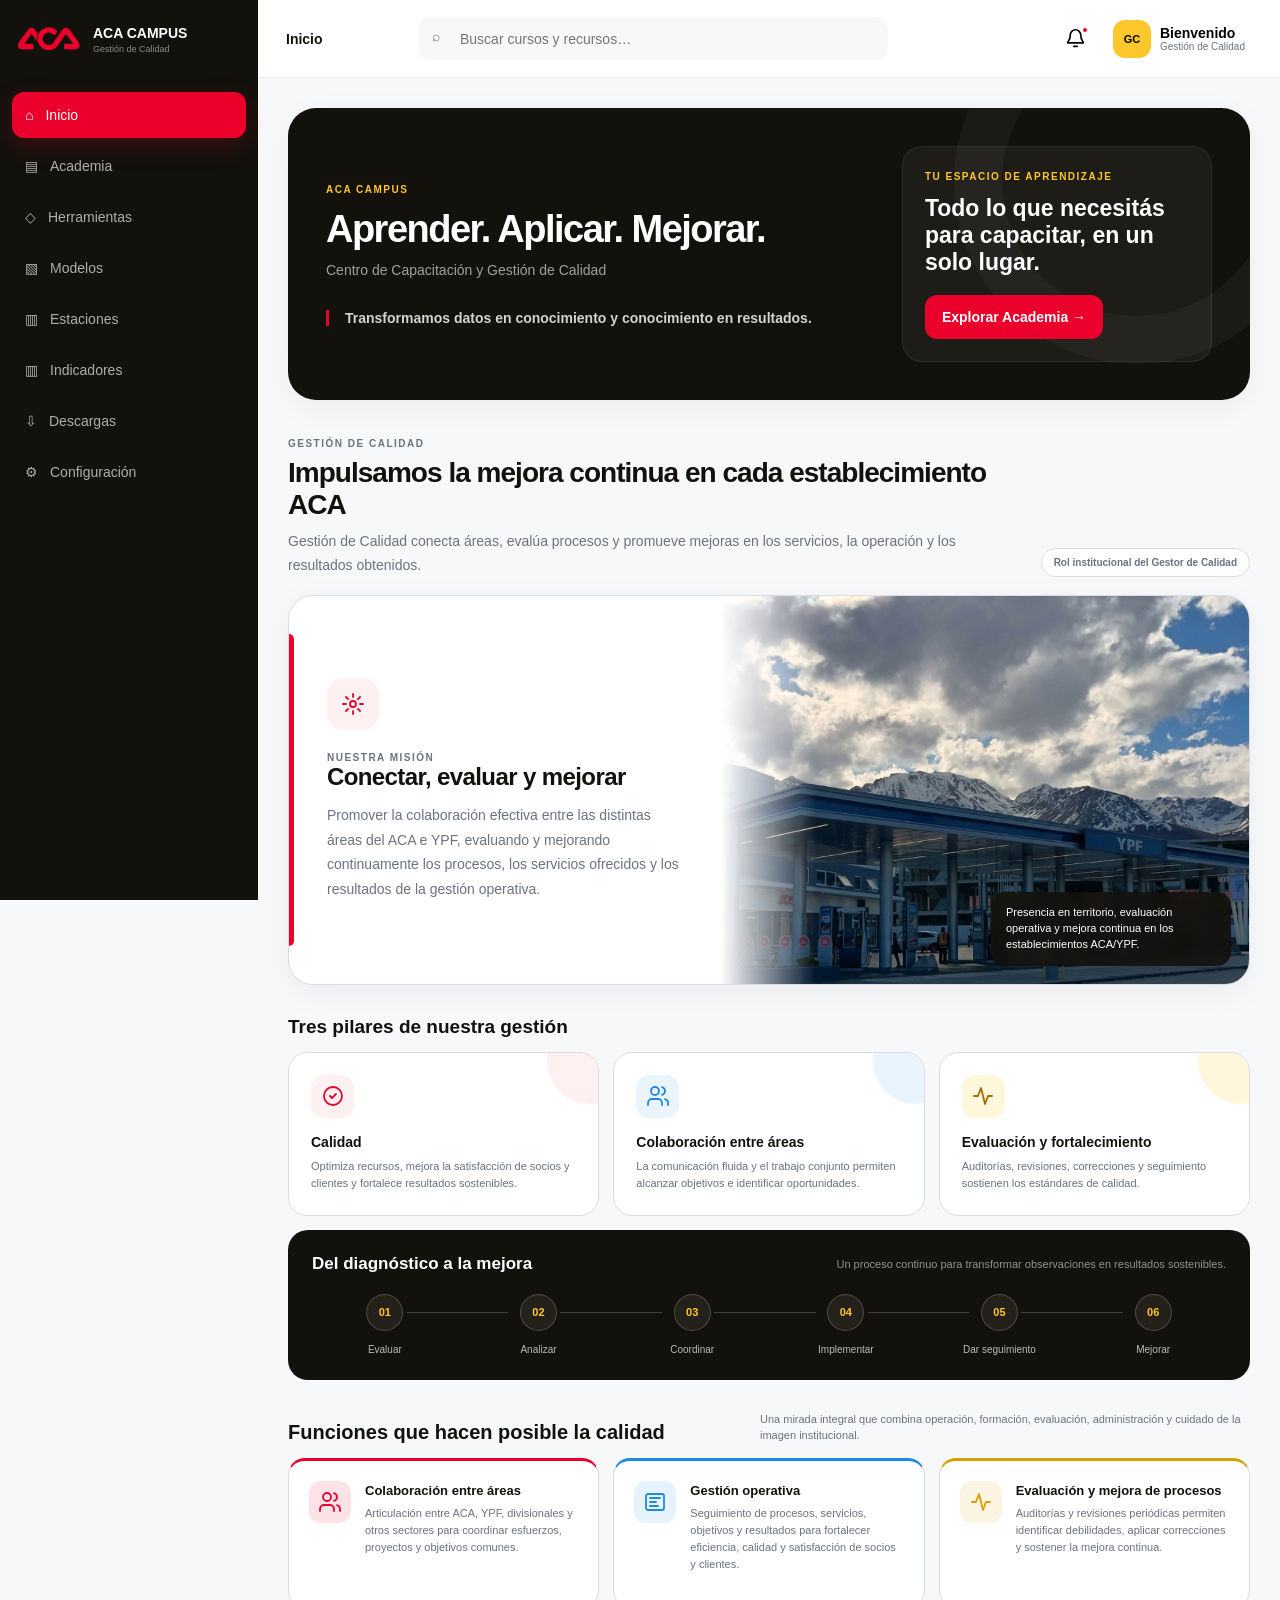
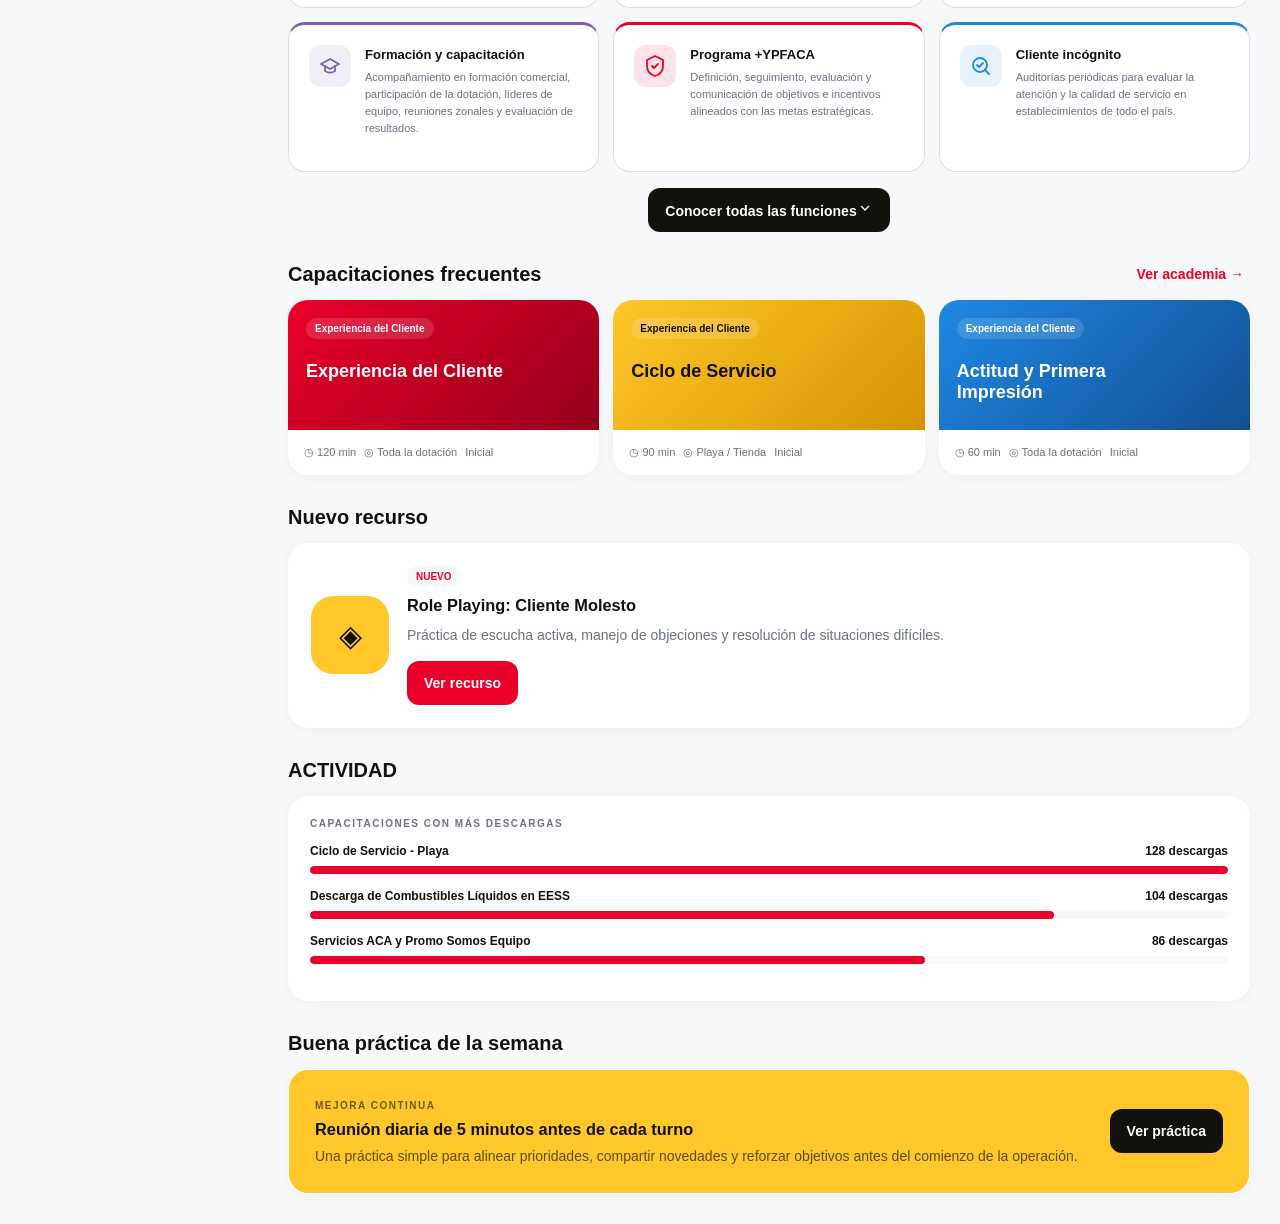
==== commit abf5d29b: "Eliminar bloque de ayuda sin destino" ====
--- a/index.html
+++ b/index.html
@@ -5,7 +5,7 @@
 .head-actions{position:relative}.notification-button .icon{width:21px;height:21px}.notification-panel{display:none;position:absolute;right:0;top:52px;width:350px;background:var(--white);border:1px solid var(--line);border-radius:17px;box-shadow:0 18px 50px #13110c1f;overflow:hidden;z-index:60}.notification-panel.open{display:block;animation:fade .2s ease}.notification-head{display:flex;align-items:center;justify-content:space-between;padding:17px 18px;border-bottom:1px solid var(--line)}.notification-head h2{font-size:16px;margin:0}.notification-item{display:flex;gap:12px;padding:14px 18px;border-bottom:1px solid #d9dde380}.notification-mark{width:9px;height:9px;flex:0 0 9px;margin-top:5px;border-radius:50%;background:var(--red)}.notification-item b{display:block;font-size:12px}.notification-item p{margin:3px 0;color:var(--black);font-weight:650;font-size:12px}.notification-item time{color:var(--muted);font-size:10px}.notification-all{width:100%;border:0;background:var(--white);color:var(--red);padding:14px;font-weight:750}.notification-all:hover{background:var(--bg)}
 @media(max-width:1100px){.quick{grid-template-columns:repeat(3,1fr)}.tools-grid{grid-template-columns:repeat(2,1fr)}.model-grid,.station-grid{grid-template-columns:repeat(2,1fr)}}@media(max-width:800px){.sidebar{transform:translateX(-100%);transition:.25s;width:286px}.sidebar.open{transform:none}.overlay.open{display:block;position:fixed;inset:0;background:#0007;z-index:29}.header,.main{margin-left:0}.header{padding:0 14px}.menu{display:grid}.section-name{display:none}.profile div:last-child{display:none}.main{padding:20px 15px}.hero{grid-template-columns:1fr;padding:27px}.hero-side{margin-top:22px}.stats,.kpis{grid-template-columns:repeat(2,1fr)}.training-grid,.tools-grid{grid-template-columns:1fr 1fr}.two-col,.chart-grid{grid-template-columns:1fr}}@media(max-width:560px){.search{display:none}.notification-panel{position:fixed;top:70px;left:12px;right:12px;width:auto}.hero h1{font-size:31px}.stats,.training-grid,.tools-grid,.model-grid,.station-grid,.detail-grid{grid-template-columns:1fr}.quick{grid-template-columns:repeat(2,1fr)}.resources{grid-template-columns:repeat(2,1fr)}.practice,.resource{align-items:flex-start;flex-direction:column}.main{padding:16px 12px}.page-title{font-size:27px}}
 </style></head><body>
-<div class="overlay" id="overlay"></div><aside class="sidebar" id="sidebar"><div class="brand"><span class="logo-slot"><img src="logo.png" alt="Automóvil Club Argentino"></span><div><b>ACA CAMPUS</b><small>Gestión de Calidad</small></div></div><nav class="nav" id="nav" aria-label="Navegación principal"></nav><div class="help"><b>Centro de ayuda</b><p>¿Necesitás soporte para usar el campus?</p><button data-toast="Solicitud de soporte registrada">Contactar soporte</button></div></aside>
+<div class="overlay" id="overlay"></div><aside class="sidebar" id="sidebar"><div class="brand"><span class="logo-slot"><img src="logo.png" alt="Automóvil Club Argentino"></span><div><b>ACA CAMPUS</b><small>Gestión de Calidad</small></div></div><nav class="nav" id="nav" aria-label="Navegación principal"></nav></aside>
 <header class="header"><button class="icon-btn menu" id="menu" aria-label="Abrir menú">☰</button><b class="section-name" id="sectionName">Inicio</b><div class="search"><span class="icon">⌕</span><input id="search" aria-label="Buscar capacitaciones y herramientas" placeholder="Buscar cursos y recursos…" autocomplete="off"><div class="search-results" id="results"></div></div><div class="head-actions"><button class="icon-btn notification-button" id="notificationButton" aria-label="Abrir novedades" aria-expanded="false" aria-controls="notificationPanel"><svg class="icon" viewBox="0 0 24 24" aria-hidden="true"><path d="M18 8a6 6 0 0 0-12 0c0 7-3 7-3 9h18c0-2-3-2-3-9"></path><path d="M10 21h4"></path></svg><i class="dot" id="notificationDot"></i></button><section class="notification-panel" id="notificationPanel" aria-label="Novedades"><div class="notification-head"><h2>Novedades</h2><span class="badge">3 nuevas</span></div><article class="notification-item"><i class="notification-mark"></i><div><b>Nueva capacitación disponible</b><p>Experiencia del Cliente</p><time>Hace 2 días</time></div></article><article class="notification-item"><i class="notification-mark"></i><div><b>Nuevo recurso</b><p>Role Playing – Cliente Molesto</p><time>Hace 3 días</time></div></article><article class="notification-item"><i class="notification-mark"></i><div><b>Material actualizado</b><p>Ciclo de Servicio</p><time>Hace 5 días</time></div></article><button class="notification-all" data-toast="Todas las novedades están al día">Ver todas las novedades</button></section><button class="profile" data-toast="Gestión de Calidad"><span class="avatar">GC</span><div><b>Bienvenido</b><small>Gestión de Calidad</small></div></button></div></header><main class="main" id="app"></main>
 <div class="modal-wrap" id="modal" role="dialog" aria-modal="true" aria-labelledby="modalTitle"><div class="modal"><div class="modal-head"><button class="close" aria-label="Cerrar detalle">×</button><span class="eyebrow" id="modalEyebrow" style="color:var(--yellow)">Ficha de capacitación</span><h2 id="modalTitle"></h2><div class="meta" id="modalMeta"></div></div><div class="modal-body" id="modalBody"></div></div></div><div class="toast" id="toast" role="status" aria-live="polite"></div>
 <script src="academy-data.js?v=20260818-3"></script><script src="home-quality.js?v=20260818-2"></script><script src="safety-sheets.js?v=20260824-5"></script><script src="role-playing.js?v=20260824-1"></script>
